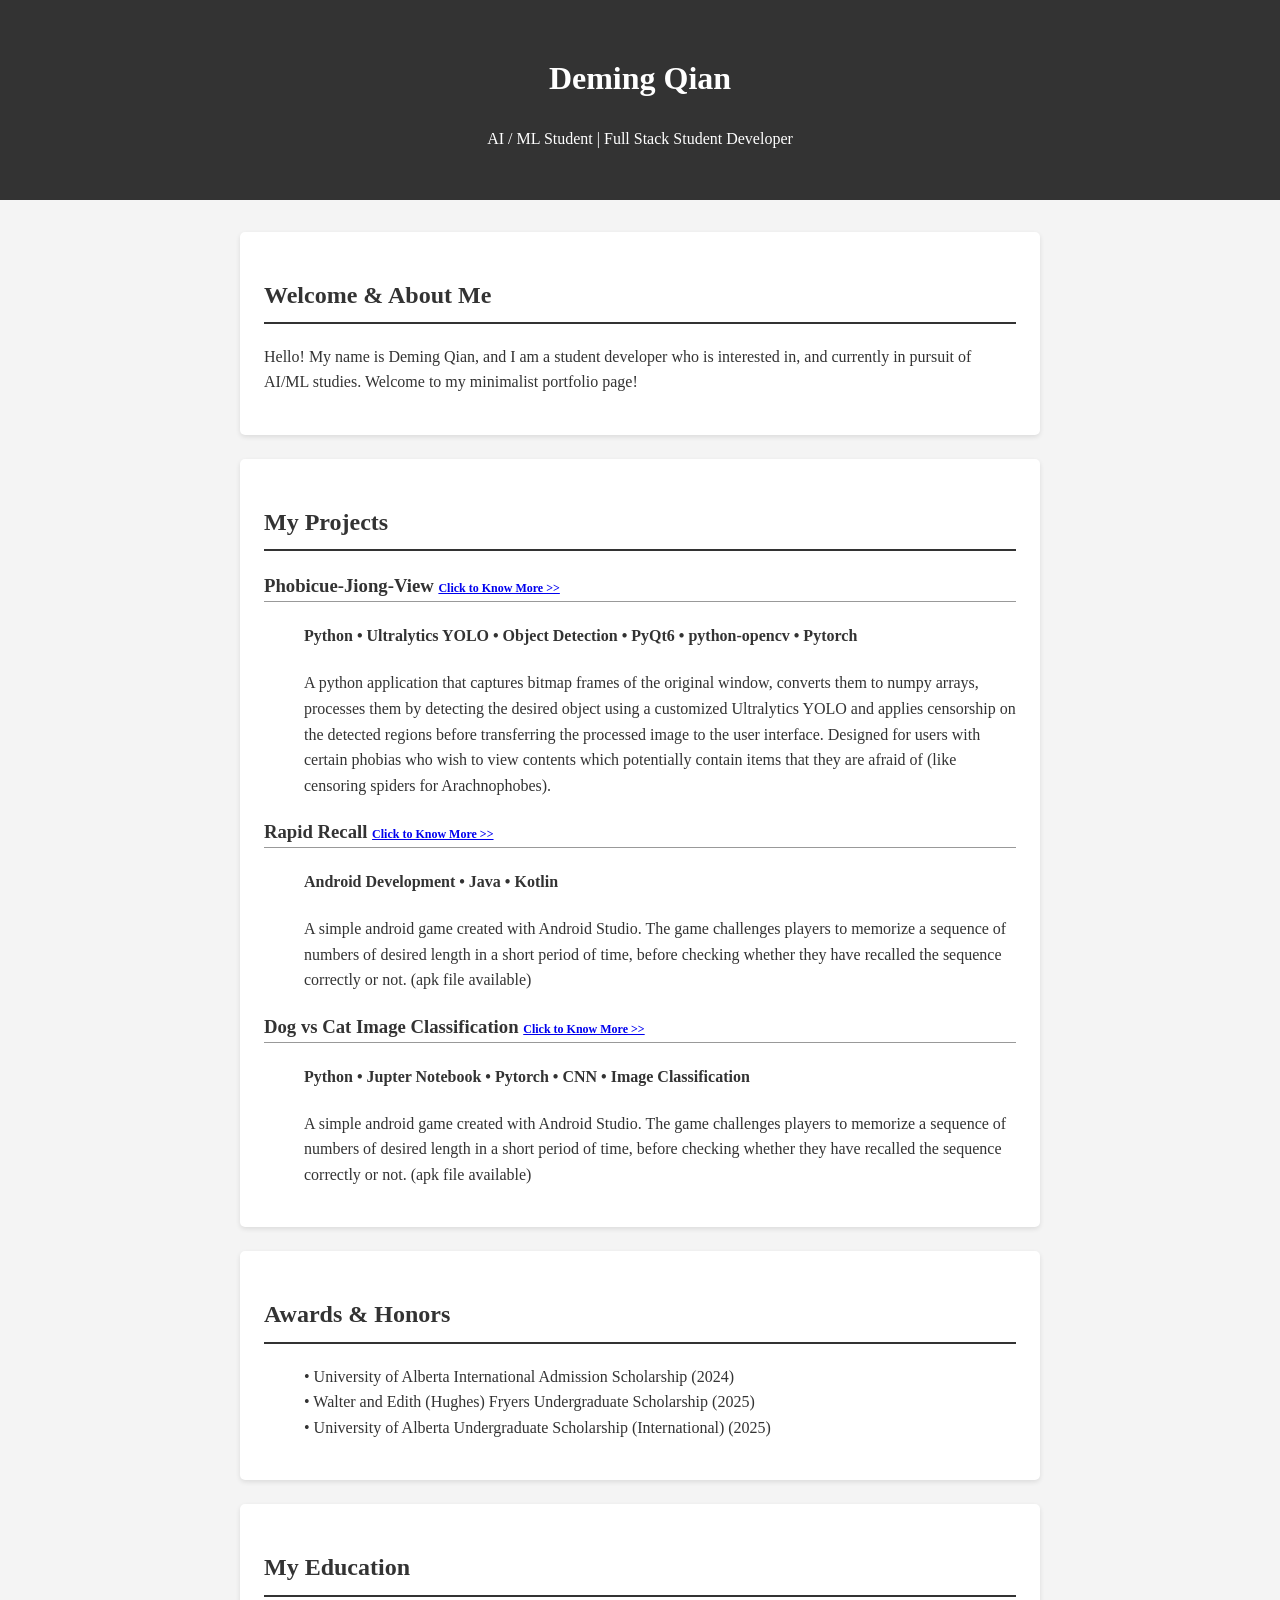
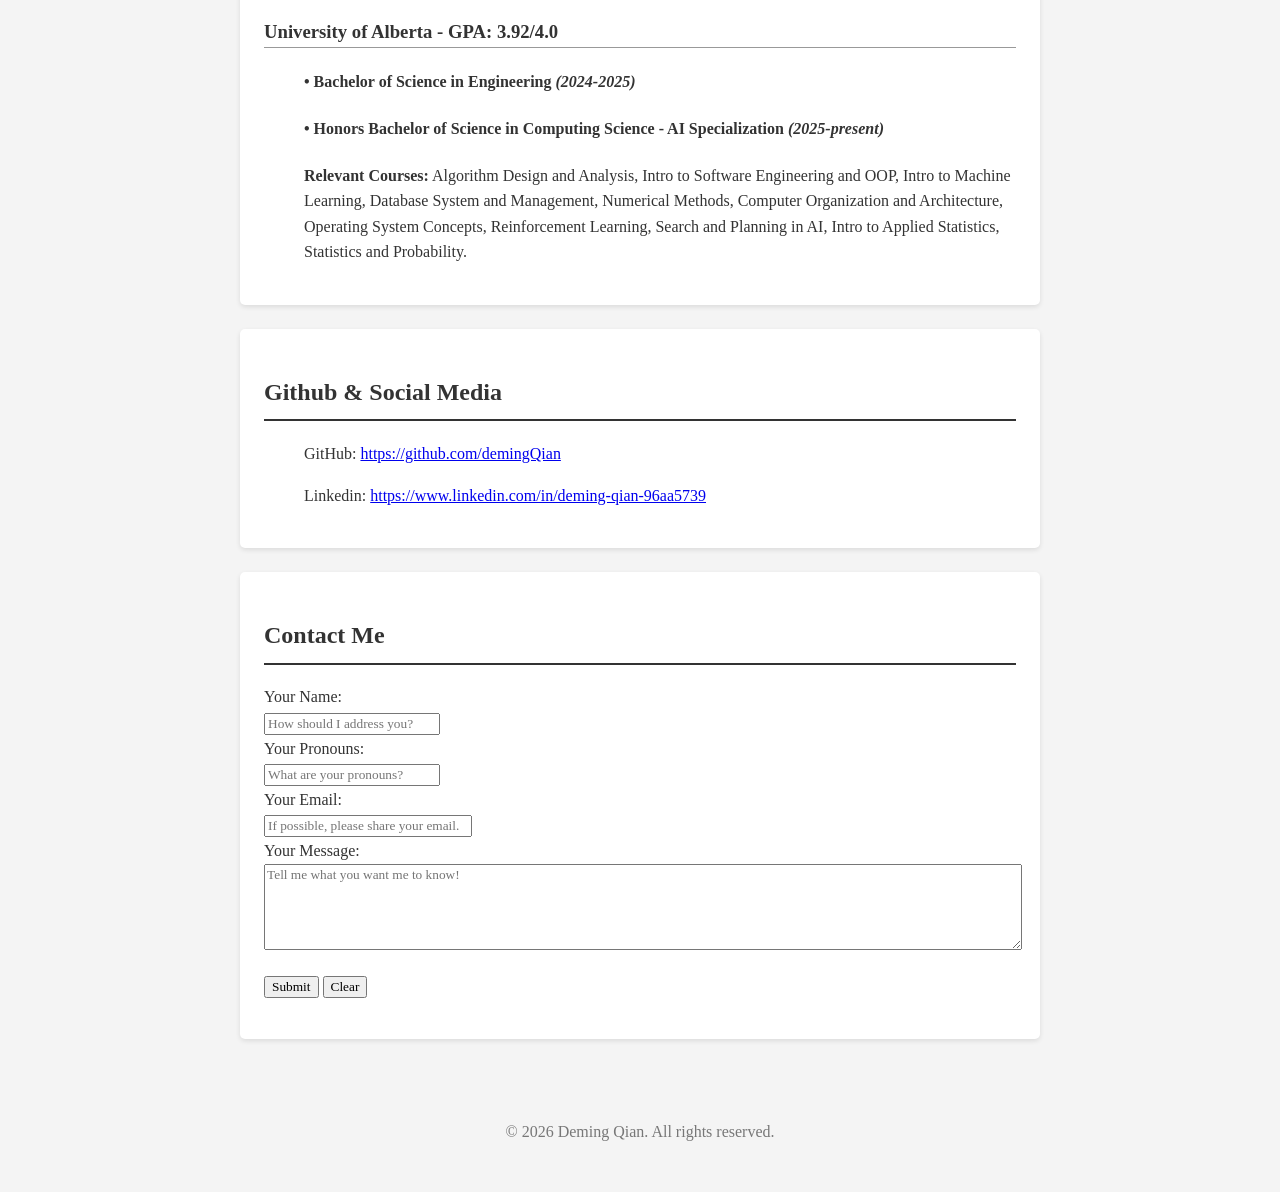
==== index.html @ d9aa12ec "Updated partial code and uploaded resources for project demos." ====
<!DOCTYPE html>
<html lang="en">
<head>
    <meta charset="UTF-8">
    <meta name="viewport" content="width=device-width, initial-scale=1.0">
    <title>demingQian</title>
    <link rel="stylesheet" href="styles.css">
<body>
    <header>
        <h1>Deming Qian</h1>
        <p>AI / ML Student | Full Stack Student Developer</p>
    </header>

    <div class="container">
        <section id="about">
            <h2>Welcome & About Me</h2>
            <p>Hello! My name is Deming Qian, and I am a student developer who is interested in, and currently in pursuit of AI/ML studies. Welcome to my minimalist portfolio page!</p>
        </section>

        <section id="projects">
            <h2>My Projects</h2>
            <div class="project">
                <h3>Phobicue-Jiong-View <a class="link2project" href="projectDemo/pjv.html">Click to Know More >></a></h3>
                <div class="indented-detail">
                    <h4>Python &bull; Ultralytics YOLO &bull; Object Detection &bull; PyQt6 &bull; python-opencv &bull; Pytorch</h4>
                    <p>A python application that captures bitmap frames of the original window, converts them to numpy arrays, processes them by detecting the desired object using a customized Ultralytics YOLO and applies censorship on the detected regions before transferring the processed image to the user interface. Designed for users with certain phobias who wish to view contents which potentially contain items that they are afraid of (like censoring spiders for Arachnophobes).</p>
                </div>
            </div>
            <div class="project">
                <h3>Rapid Recall <a class="link2project" href="https://github.com/demingQian/RapidRecall.git">Click to Know More >></a></h3>
                <div class="indented-detail">
                    <h4>Android Development &bull; Java &bull; Kotlin</h4>
                    <p>A simple android game created with Android Studio. The game challenges players to memorize a sequence of numbers of desired length in a short period of time, before checking whether they have recalled the sequence correctly or not. (apk file available)</p>
                </div>
            </div>
            <div class="project">
                <h3>Dog vs Cat Image Classification <a class="link2project" href="https://github.com/demingQian/dog_vs_cat_image_classification.git">Click to Know More >></a></h3>
                <div class="indented-detail">
                    <h4>Python &bull; Jupter Notebook &bull; Pytorch &bull; CNN &bull; Image Classification</h4>
                    <p>A simple android game created with Android Studio. The game challenges players to memorize a sequence of numbers of desired length in a short period of time, before checking whether they have recalled the sequence correctly or not. (apk file available)</p>
                </div>
            </div>
        </section>

        <section id="awards">
            <h2>Awards & Honors</h2>
            <div class="indented-detail">
<pre>&bull; University of Alberta International Admission Scholarship (2024)
&bull; Walter and Edith (Hughes) Fryers Undergraduate Scholarship (2025)
&bull; University of Alberta Undergraduate Scholarship (International) (2025)
</pre>
            </div>
        </section>

        <section id="educations">
            <h2>My Education</h2>
            <div class="education">
                <h3>University of Alberta - <b>GPA: 3.92/4.0</b></h3>
                <div class="indented-detail">
                    <h4>&bull; Bachelor of Science in Engineering <i>(2024-2025)</i></h4>
                    <h4>&bull; Honors Bachelor of Science in Computing Science - AI Specialization <i>(2025-present)</i></h4>
                    <p><b>Relevant Courses:</b> Algorithm Design and Analysis, Intro to Software Engineering and OOP, Intro to Machine Learning, Database System and Management, Numerical Methods, Computer Organization and Architecture, Operating System Concepts, Reinforcement Learning, Search and Planning in AI, Intro to Applied Statistics, Statistics and Probability.</p>
                </div>
            </div>
        </section>

        <section id="links">
            <h2>Github & Social Media</h2>
            <div class="indented-detail">
                <p>GitHub: <a href="https://github.com/demingQian" target="_blank">https://github.com/demingQian</a>
                <p>Linkedin: <a href="https://www.linkedin.com/in/deming-qian-96aa57391" target="_blank">https://www.linkedin.com/in/deming-qian-96aa5739</a></p>
            </div>
        </section>

        <section id="contact">
            <h2>Contact Me</h2>
            <form action="https://formspree.io/f/xvkgwnvn" method="POST">
                <p>
                    <label for="name">Your Name:</label>
                    <br>
                    <input type="text" id="name" name="name" placeholder="How should I address you?" required>
                    <br>
                    <label for="pronouns">Your Pronouns:</label>
                    <br>
                    <input type="text" id="pronouns" name="pronouns" placeholder="What are your pronouns?">
                    <br>
                    <label for="email">Your Email:</label>
                    <br>
                    <input type="text" id="email" name="email" style="width: 200px;" placeholder="If possible, please share your email.">
                    <br>
                    <label for="msg">Your Message:</label>
                    <br>
                    <textarea rows="5" type="text" id="msg" name="msg" placeholder="Tell me what you want me to know!" required></textarea>
                </p>
                <p>
                    <button type="submit">Submit</button>
                    <button type="reset">Clear</button>
                </p>
            </form>
        </section>
    </div>

    <footer>
        <p>&copy; 2026 Deming Qian. All rights reserved.</p>
    </footer>
</body>
</html>
---- styles.css ----
* {
  font-family: "Times New Roman", Times, serif;
}
body {
    font-family: Arial, sans-serif;
    line-height: 1.6;
    margin: 0;
    padding: 0;
    background-color: #f4f4f4;
    color: #333;
}
header {
    background: #333;
    color: #fff;
    padding: 2rem;
    text-align: center;
}
.container {
    max-width: 800px;
    margin: 2rem auto;
    padding: 0 2rem;
}
section {
    background: #fff;
    padding: 1.5rem;
    margin-bottom: 1.5rem;
    border-radius: 5px;
    box-shadow: 0 2px 5px rgba(0,0,0,0.1);
}
h2 {
    color: #333;
    border-bottom: 2px solid #333;
    padding-bottom: 0.5rem;
}
h3 {
    color: #333;
    border-bottom: 1px solid #999999;
}
.project {
    margin-bottom: 1rem;
}
footer {
    text-align: center;
    padding: 2rem;
    color: #777;
}
.link2project {
    font-size: 0.75rem;
}
.indented-detail {
    padding-left: 40px;
}
textarea {
  width: 100%;
  margin: 0 auto;
}
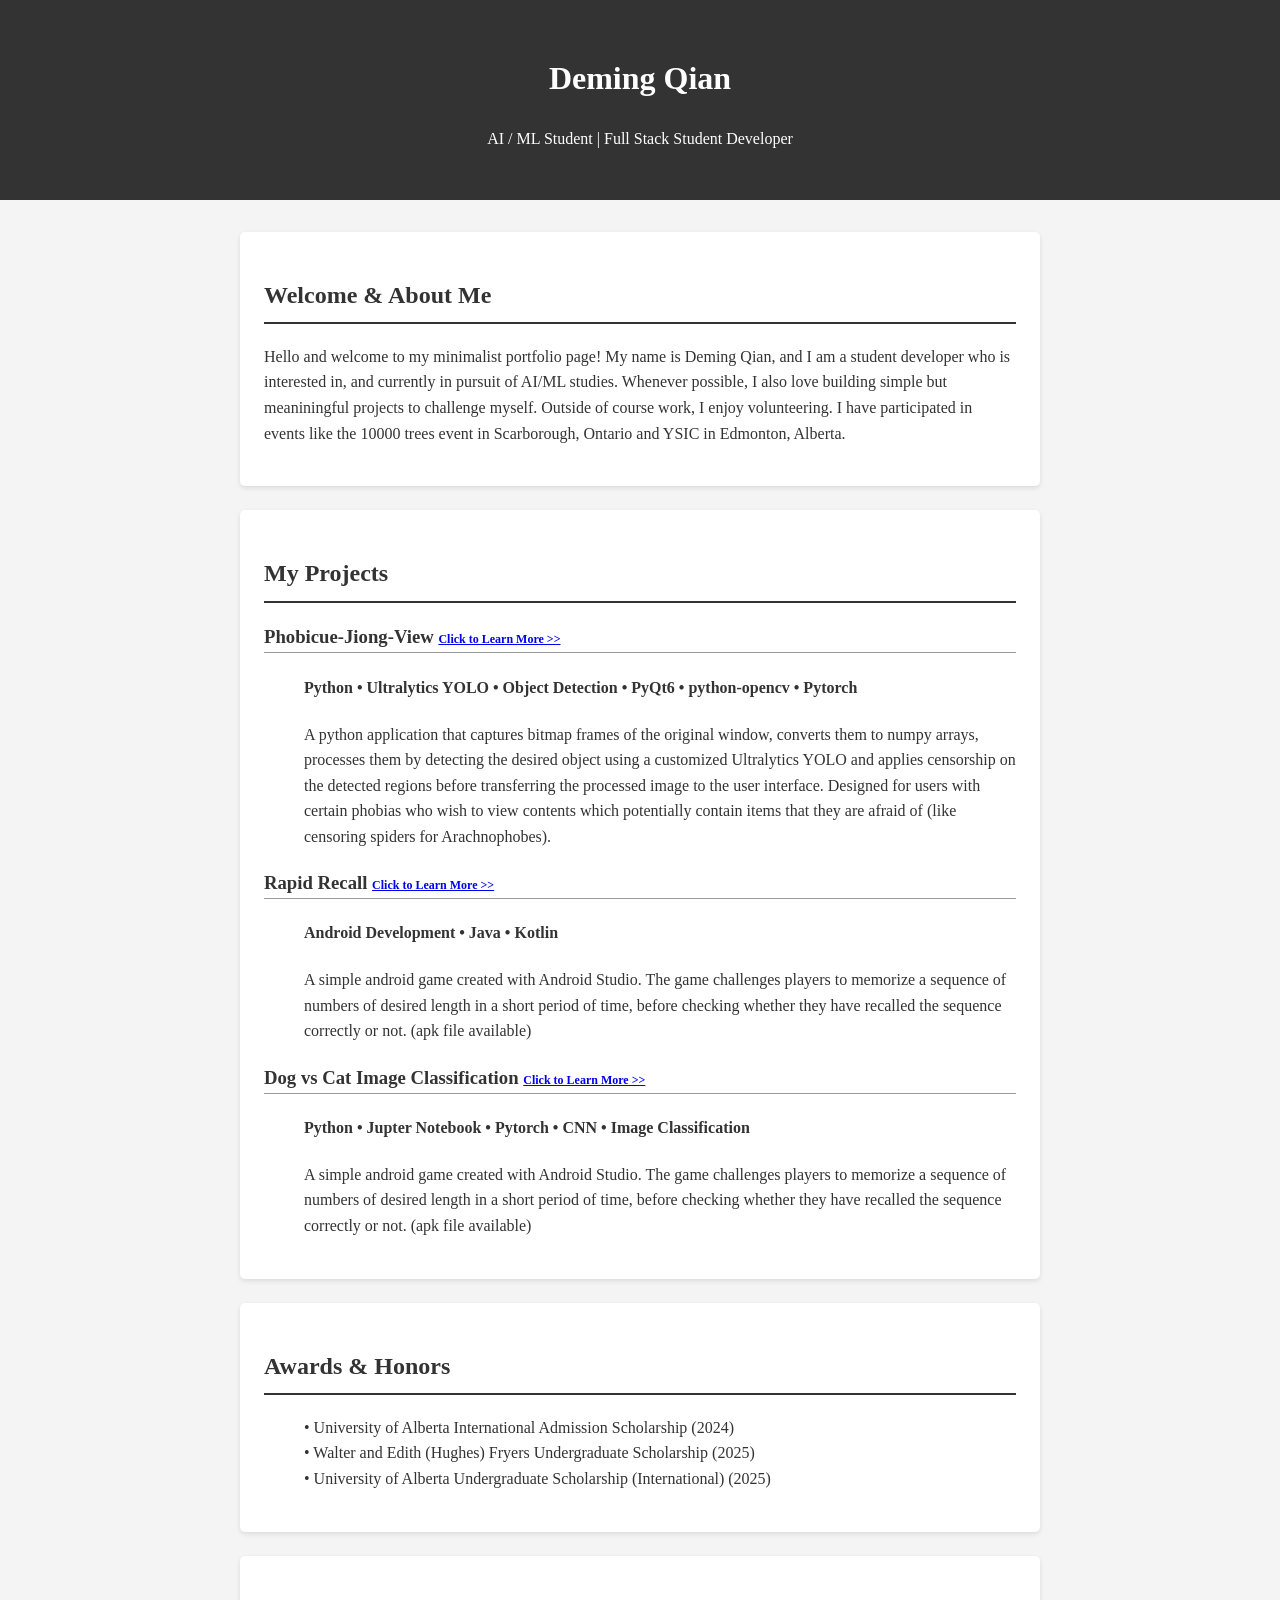
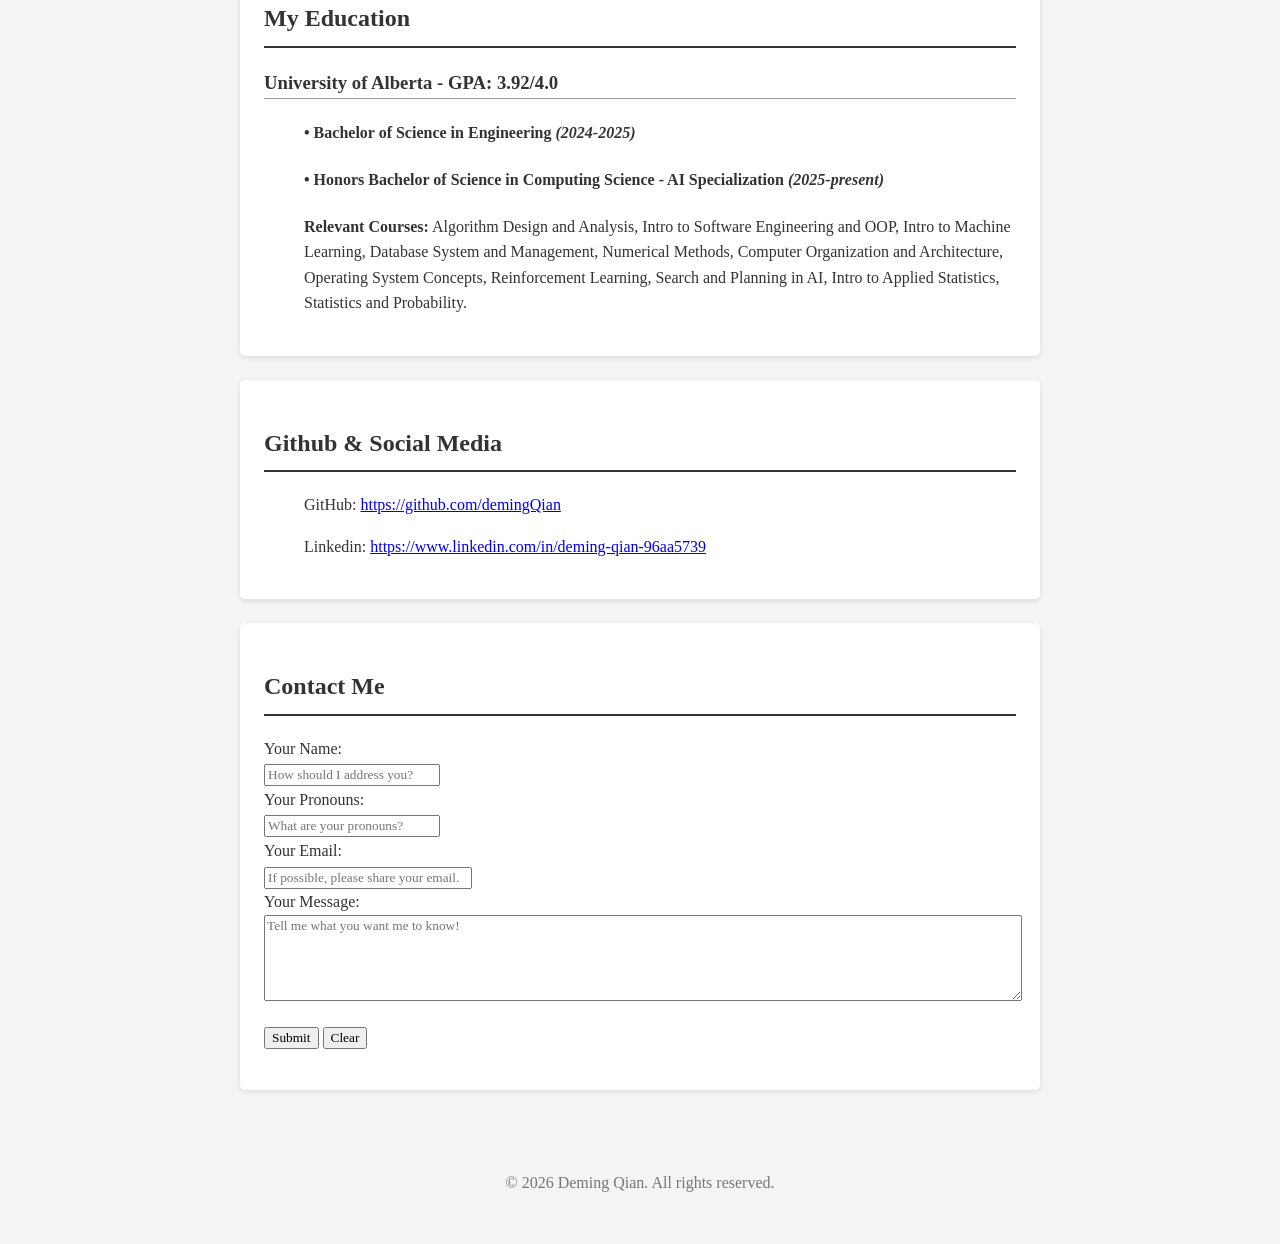
==== commit 1f8db4cd: "Implemented full portfolio functionalities." ====
--- a/index.html
+++ b/index.html
@@ -14,27 +14,27 @@
     <div class="container">
         <section id="about">
             <h2>Welcome & About Me</h2>
-            <p>Hello! My name is Deming Qian, and I am a student developer who is interested in, and currently in pursuit of AI/ML studies. Welcome to my minimalist portfolio page!</p>
+            <p>Hello and welcome to my minimalist portfolio page! My name is Deming Qian, and I am a student developer who is interested in, and currently in pursuit of AI/ML studies. Whenever possible, I also love building simple but meaniningful projects to challenge myself. Outside of course work, I enjoy volunteering. I have participated in events like the 10000 trees event in Scarborough, Ontario and YSIC in Edmonton, Alberta.</p>
         </section>
 
         <section id="projects">
             <h2>My Projects</h2>
             <div class="project">
-                <h3>Phobicue-Jiong-View <a class="link2project" href="projectDemo/pjv.html">Click to Know More >></a></h3>
+                <h3>Phobicue-Jiong-View <a class="link2project" href="project_demo/pjv.html">Click to Learn More >></a></h3>
                 <div class="indented-detail">
                     <h4>Python &bull; Ultralytics YOLO &bull; Object Detection &bull; PyQt6 &bull; python-opencv &bull; Pytorch</h4>
                     <p>A python application that captures bitmap frames of the original window, converts them to numpy arrays, processes them by detecting the desired object using a customized Ultralytics YOLO and applies censorship on the detected regions before transferring the processed image to the user interface. Designed for users with certain phobias who wish to view contents which potentially contain items that they are afraid of (like censoring spiders for Arachnophobes).</p>
                 </div>
             </div>
             <div class="project">
-                <h3>Rapid Recall <a class="link2project" href="https://github.com/demingQian/RapidRecall.git">Click to Know More >></a></h3>
+                <h3>Rapid Recall <a class="link2project" href="project_demo/rr.html">Click to Learn More >></a></h3>
                 <div class="indented-detail">
                     <h4>Android Development &bull; Java &bull; Kotlin</h4>
                     <p>A simple android game created with Android Studio. The game challenges players to memorize a sequence of numbers of desired length in a short period of time, before checking whether they have recalled the sequence correctly or not. (apk file available)</p>
                 </div>
             </div>
             <div class="project">
-                <h3>Dog vs Cat Image Classification <a class="link2project" href="https://github.com/demingQian/dog_vs_cat_image_classification.git">Click to Know More >></a></h3>
+                <h3>Dog vs Cat Image Classification <a class="link2project" href="project_demo/cdic.html">Click to Learn More >></a></h3>
                 <div class="indented-detail">
                     <h4>Python &bull; Jupter Notebook &bull; Pytorch &bull; CNN &bull; Image Classification</h4>
                     <p>A simple android game created with Android Studio. The game challenges players to memorize a sequence of numbers of desired length in a short period of time, before checking whether they have recalled the sequence correctly or not. (apk file available)</p>
